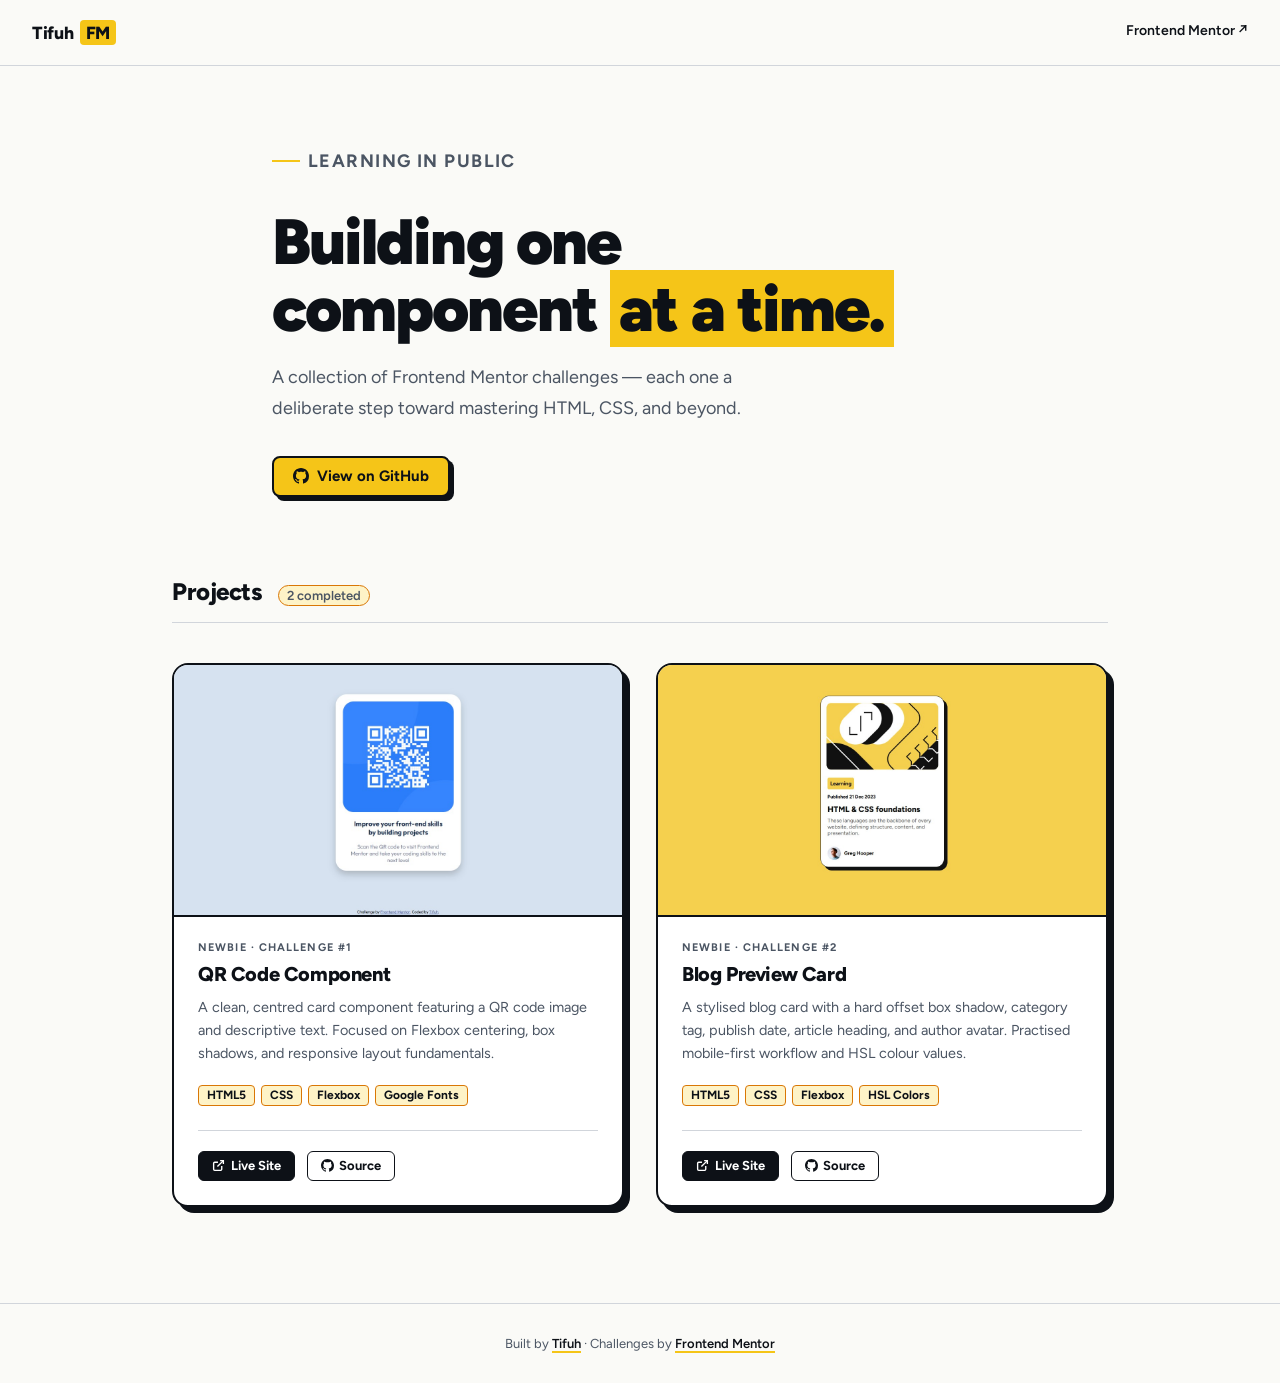
==== index.html @ 191f6d6c "renamed portfolio" ====
<!DOCTYPE html>
<html lang="en">
<head>
  <meta charset="UTF-8">
  <meta name="viewport" content="width=device-width, initial-scale=1.0">
  <title>Tifuh — Frontend Mentor Projects</title>
  <link rel="preconnect" href="https://fonts.googleapis.com">
  <link rel="preconnect" href="https://fonts.gstatic.com" crossorigin>
  <link href="https://fonts.googleapis.com/css2?family=Figtree:wght@400;500;600;700;800;900&display=swap" rel="stylesheet">
  <link rel="stylesheet" href="./portfolio-style.css">
</head>
<body>

<nav>
  <a class="nav-logo" href="#">Tifuh <span>FM</span></a>
  <a class="nav-link" href="https://www.frontendmentor.io/profile/Tifuh-n" target="_blank" rel="noopener">Frontend Mentor ↗</a>
</nav>

<section class="hero">
  <p class="hero-eyebrow">Learning in public</p>
  <h1>Building one<br>component <em>at a time.</em></h1>
  <p>A collection of Frontend Mentor challenges — each one a deliberate step toward mastering HTML, CSS, and beyond.</p>
  <a class="hero-cta" href="https://github.com/Tifuh-n/practice-makes-progress" target="_blank" rel="noopener">
    <svg width="16" height="16" viewBox="0 0 24 24" fill="currentColor"><path d="M12 0C5.37 0 0 5.37 0 12c0 5.31 3.435 9.795 8.205 11.385.6.105.825-.255.825-.57 0-.285-.015-1.23-.015-2.235-3.015.555-3.795-.735-4.035-1.41-.135-.345-.72-1.41-1.23-1.695-.42-.225-1.02-.78-.015-.795.945-.015 1.62.87 1.845 1.23 1.08 1.815 2.805 1.305 3.495.99.105-.78.42-1.305.765-1.605-2.67-.3-5.46-1.335-5.46-5.925 0-1.305.465-2.385 1.23-3.225-.12-.3-.54-1.53.12-3.18 0 0 1.005-.315 3.3 1.23.96-.27 1.98-.405 3-.405s2.04.135 3 .405c2.295-1.56 3.3-1.23 3.3-1.23.66 1.65.24 2.88.12 3.18.765.84 1.23 1.905 1.23 3.225 0 4.605-2.805 5.625-5.475 5.925.435.375.81 1.095.81 2.22 0 1.605-.015 2.895-.015 3.3 0 .315.225.69.825.57A12.02 12.02 0 0 0 24 12c0-6.63-5.37-12-12-12z"/></svg>
    View on GitHub
  </a>
</section>

<section class="projects-section">
  <div class="section-header">
    <h2>Projects</h2>
    <span class="project-count">2 completed</span>
  </div>

  <div class="projects-grid">

    <!-- QR Code Component -->
    <article class="card">
      <div class="card-thumbnail">
        <img src="./qr-component/solution.jpg"/>
      </div>
      <div class="card-body">
        <p class="card-level">Newbie · Challenge #1</p>
        <h2 class="card-title">QR Code Component</h2>
        <p class="card-desc">A clean, centred card component featuring a QR code image and descriptive text. Focused on Flexbox centering, box shadows, and responsive layout fundamentals.</p>
        <div class="tags">
          <span class="tag">HTML5</span>
          <span class="tag">CSS</span>
          <span class="tag">Flexbox</span>
          <span class="tag">Google Fonts</span>
        </div>
        <div class="card-links">
          <a class="btn btn-primary" href="./qr-component/index.html" target="_blank" rel="noopener">
            <svg width="13" height="13" viewBox="0 0 24 24" fill="none" stroke="currentColor" stroke-width="2.5"><path d="M18 13v6a2 2 0 0 1-2 2H5a2 2 0 0 1-2-2V8a2 2 0 0 1 2-2h6"/><polyline points="15 3 21 3 21 9"/><line x1="10" y1="14" x2="21" y2="3"/></svg>
            Live Site
          </a>
          <a class="btn btn-ghost" href="https://github.com/Tifuh-n/practice-makes-progress/tree/main/qr-component" target="_blank" rel="noopener">
            <svg width="13" height="13" viewBox="0 0 24 24" fill="currentColor"><path d="M12 0C5.37 0 0 5.37 0 12c0 5.31 3.435 9.795 8.205 11.385.6.105.825-.255.825-.57 0-.285-.015-1.23-.015-2.235-3.015.555-3.795-.735-4.035-1.41-.135-.345-.72-1.41-1.23-1.695-.42-.225-1.02-.78-.015-.795.945-.015 1.62.87 1.845 1.23 1.08 1.815 2.805 1.305 3.495.99.105-.78.42-1.305.765-1.605-2.67-.3-5.46-1.335-5.46-5.925 0-1.305.465-2.385 1.23-3.225-.12-.3-.54-1.53.12-3.18 0 0 1.005-.315 3.3 1.23.96-.27 1.98-.405 3-.405s2.04.135 3 .405c2.295-1.56 3.3-1.23 3.3-1.23.66 1.65.24 2.88.12 3.18.765.84 1.23 1.905 1.23 3.225 0 4.605-2.805 5.625-5.475 5.925.435.375.81 1.095.81 2.22 0 1.605-.015 2.895-.015 3.3 0 .315.225.69.825.57A12.02 12.02 0 0 0 24 12c0-6.63-5.37-12-12-12z"/></svg>
            Source
          </a>
        </div>
      </div>
    </article>

    <!-- Blog Preview Card -->
    <article class="card">
      <div class="card-thumbnail">
        <img src="./blog-card/blog-screenshot.jpg"/>
      </div>
      <div class="card-body">
        <p class="card-level">Newbie · Challenge #2</p>
        <h2 class="card-title">Blog Preview Card</h2>
        <p class="card-desc">A stylised blog card with a hard offset box shadow, category tag, publish date, article heading, and author avatar. Practised mobile-first workflow and HSL colour values.</p>
        <div class="tags">
          <span class="tag">HTML5</span>
          <span class="tag">CSS</span>
          <span class="tag">Flexbox</span>
          <span class="tag">HSL Colors</span>
        </div>
        <div class="card-links">
          <a class="btn btn-primary" href="./blog-card/index.html" target="_blank" rel="noopener">
            <svg width="13" height="13" viewBox="0 0 24 24" fill="none" stroke="currentColor" stroke-width="2.5"><path d="M18 13v6a2 2 0 0 1-2 2H5a2 2 0 0 1-2-2V8a2 2 0 0 1 2-2h6"/><polyline points="15 3 21 3 21 9"/><line x1="10" y1="14" x2="21" y2="3"/></svg>
            Live Site
          </a>
          <a class="btn btn-ghost" href="https://github.com/Tifuh-n/practice-makes-progress" target="_blank" rel="noopener">
            <svg width="13" height="13" viewBox="0 0 24 24" fill="currentColor"><path d="M12 0C5.37 0 0 5.37 0 12c0 5.31 3.435 9.795 8.205 11.385.6.105.825-.255.825-.57 0-.285-.015-1.23-.015-2.235-3.015.555-3.795-.735-4.035-1.41-.135-.345-.72-1.41-1.23-1.695-.42-.225-1.02-.78-.015-.795.945-.015 1.62.87 1.845 1.23 1.08 1.815 2.805 1.305 3.495.99.105-.78.42-1.305.765-1.605-2.67-.3-5.46-1.335-5.46-5.925 0-1.305.465-2.385 1.23-3.225-.12-.3-.54-1.53.12-3.18 0 0 1.005-.315 3.3 1.23.96-.27 1.98-.405 3-.405s2.04.135 3 .405c2.295-1.56 3.3-1.23 3.3-1.23.66 1.65.24 2.88.12 3.18.765.84 1.23 1.905 1.23 3.225 0 4.605-2.805 5.625-5.475 5.925.435.375.81 1.095.81 2.22 0 1.605-.015 2.895-.015 3.3 0 .315.225.69.825.57A12.02 12.02 0 0 0 24 12c0-6.63-5.37-12-12-12z"/></svg>
            Source
          </a>
        </div>
      </div>
    </article>

  </div>
</section>

<footer>
  Built by <a href="https://www.frontendmentor.io/profile/Tifuh-n" target="_blank" rel="noopener">Tifuh</a> · Challenges by <a href="https://www.frontendmentor.io" target="_blank" rel="noopener">Frontend Mentor</a>
</footer>

</body>
</html>
---- portfolio-style.css ----
*, *::before, *::after { box-sizing: border-box; margin: 0; padding: 0; }

    :root {
    --bg: #FAFAF7;
    --ink: #0D1117;
    --ink-soft: #4B5563;
    --yellow: #F5C518;
    --yellow-pale: #FEF3C7;
    --white: #FFFFFF;
    --border: #D1D5DB;
    --shadow-color: #0D1117;
    }

    body {
    font-family: 'Figtree', sans-serif;
    background-color: var(--bg);
    color: var(--ink);
    min-height: 100vh;
    }

    /* ── NAV ── */
    nav {
    display: flex;
    align-items: center;
    justify-content: space-between;
    padding: 1.25rem 2rem;
    border-bottom: 1.5px solid var(--border);
    background: var(--bg);
    position: sticky;
    top: 0;
    z-index: 10;
    }

    .nav-logo {
    font-size: 1.1rem;
    font-weight: 800;
    letter-spacing: -0.02em;
    color: var(--ink);
    text-decoration: none;
    }

    .nav-logo span {
    display: inline-block;
    background: var(--yellow);
    color: var(--ink);
    padding: 0.1em 0.35em;
    border-radius: 4px;
    margin-left: 0.15em;
    }

    .nav-link {
    font-size: 0.875rem;
    font-weight: 600;
    color: var(--ink);
    text-decoration: none;
    border-bottom: 2px solid transparent;
    padding-bottom: 2px;
    transition: border-color 0.15s;
    }
    .nav-link:hover { border-color: var(--yellow); }

    /* ── HERO ── */
    .hero {
    padding: 5rem 2rem 4rem;
    max-width: 800px;
    margin: 0 auto;
    }

    .hero-eyebrow {
    display: inline-flex;
    align-items: center;
    gap: 0.5rem;
    font-size: 0.8125rem;
    font-weight: 700;
    letter-spacing: 0.08em;
    text-transform: uppercase;
    color: var(--ink-soft);
    margin-bottom: 1.5rem;
    }

    .hero-eyebrow::before {
    content: '';
    display: block;
    width: 28px;
    height: 2px;
    background: var(--yellow);
    }

    .hero h1 {
    font-size: clamp(2.5rem, 6vw, 4rem);
    font-weight: 900;
    line-height: 1.05;
    letter-spacing: -0.03em;
    color: var(--ink);
    margin-bottom: 1.25rem;
    }

    .hero h1 em {
    font-style: normal;
    background: var(--yellow);
    padding: 0 0.15em;
    }

    .hero p {
    font-size: 1.125rem;
    line-height: 1.7;
    color: var(--ink-soft);
    max-width: 520px;
    margin-bottom: 2rem;
    }

    .hero-cta {
    display: inline-flex;
    align-items: center;
    gap: 0.5rem;
    font-size: 0.9375rem;
    font-weight: 700;
    color: var(--ink);
    text-decoration: none;
    background: var(--yellow);
    border: 2px solid var(--ink);
    padding: 0.65em 1.25em;
    border-radius: 8px;
    box-shadow: 4px 4px 0 var(--ink);
    transition: transform 0.1s, box-shadow 0.1s;
    }

    .hero-cta:hover {
    transform: translate(-2px, -2px);
    box-shadow: 6px 6px 0 var(--ink);
    }

    .hero-cta:active {
    transform: translate(2px, 2px);
    box-shadow: 2px 2px 0 var(--ink);
    }

    /* ── PROJECTS ── */
    .projects-section {
    padding: 1rem 2rem 6rem;
    max-width: 1000px;
    margin: 0 auto;
    }

    .section-header {
    display: flex;
    align-items: baseline;
    gap: 1rem;
    margin-bottom: 2.5rem;
    padding-bottom: 1rem;
    border-bottom: 1.5px solid var(--border);
    }

    .section-header h2 {
    font-size: 1.5rem;
    font-weight: 800;
    letter-spacing: -0.02em;
    }

    .project-count {
    font-size: 0.8125rem;
    font-weight: 600;
    color: var(--ink-soft);
    background: var(--yellow-pale);
    border: 1.5px solid #D97706;
    padding: 0.15em 0.6em;
    border-radius: 20px;
    }

    .projects-grid {
    display: grid;
    grid-template-columns: repeat(auto-fill, minmax(min(100%, 420px), 1fr));
    gap: 2rem;
    }

    /* ── CARD ── */
    .card {
    background: var(--white);
    border: 2px solid var(--ink);
    border-radius: 16px;
    overflow: hidden;
    box-shadow: 6px 6px 0 var(--ink);
    transition: transform 0.15s, box-shadow 0.15s;
    display: flex;
    flex-direction: column;
    }

    .card:hover {
    transform: translate(-3px, -3px);
    box-shadow: 9px 9px 0 var(--ink);
    }

    .card-thumbnail {
    width: 100%;
    aspect-ratio: 16 / 9;
    overflow: hidden;
    background: #E5E7EB;
    border-bottom: 2px solid var(--ink);
    }

    .card-thumbnail img {
    width: 100%;
    height: 100%;
    object-fit: cover;
    object-position: center;
    display: block;
    }

    .card-body {
    padding: 1.5rem;
    display: flex;
    flex-direction: column;
    flex: 1;
    }

    .card-level {
    font-size: 0.6875rem;
    font-weight: 700;
    letter-spacing: 0.1em;
    text-transform: uppercase;
    color: var(--ink-soft);
    margin-bottom: 0.5rem;
    }

    .card-title {
    font-size: 1.25rem;
    font-weight: 800;
    letter-spacing: -0.02em;
    color: var(--ink);
    margin-bottom: 0.6rem;
    line-height: 1.2;
    }

    .card-desc {
    font-size: 0.9rem;
    line-height: 1.6;
    color: var(--ink-soft);
    margin-bottom: 1.25rem;
    flex: 1;
    }

    .tags {
    display: flex;
    flex-wrap: wrap;
    gap: 0.4rem;
    margin-bottom: 1.5rem;
    }

    .tag {
    font-size: 0.75rem;
    font-weight: 700;
    color: var(--ink);
    background: var(--yellow-pale);
    border: 1.5px solid #D97706;
    padding: 0.2em 0.65em;
    border-radius: 4px;
    }

    .card-links {
    display: flex;
    gap: 0.75rem;
    border-top: 1.5px solid var(--border);
    padding-top: 1.25rem;
    }

    .btn {
    display: inline-flex;
    align-items: center;
    gap: 0.35rem;
    font-size: 0.8125rem;
    font-weight: 700;
    text-decoration: none;
    padding: 0.5em 1em;
    border-radius: 6px;
    border: 1.5px solid var(--ink);
    transition: background 0.1s, color 0.1s;
    }

    .btn-primary {
    background: var(--ink);
    color: var(--white);
    }
    .btn-primary:hover { background: #1e293b; }

    .btn-ghost {
    background: transparent;
    color: var(--ink);
    }
    .btn-ghost:hover { background: var(--yellow-pale); }

    .btn svg { flex-shrink: 0; }

    /* ── FOOTER ── */
    footer {
    border-top: 1.5px solid var(--border);
    padding: 2rem;
    text-align: center;
    font-size: 0.8125rem;
    color: var(--ink-soft);
    }

    footer a {
    color: var(--ink);
    font-weight: 600;
    text-decoration: none;
    border-bottom: 2px solid var(--yellow);
    }

    @media (max-width: 600px) {
    nav { padding: 1rem 1.25rem; }
    .hero { padding: 3rem 1.25rem 2.5rem; }
    .projects-section { padding: 0.5rem 1.25rem 4rem; }
    }
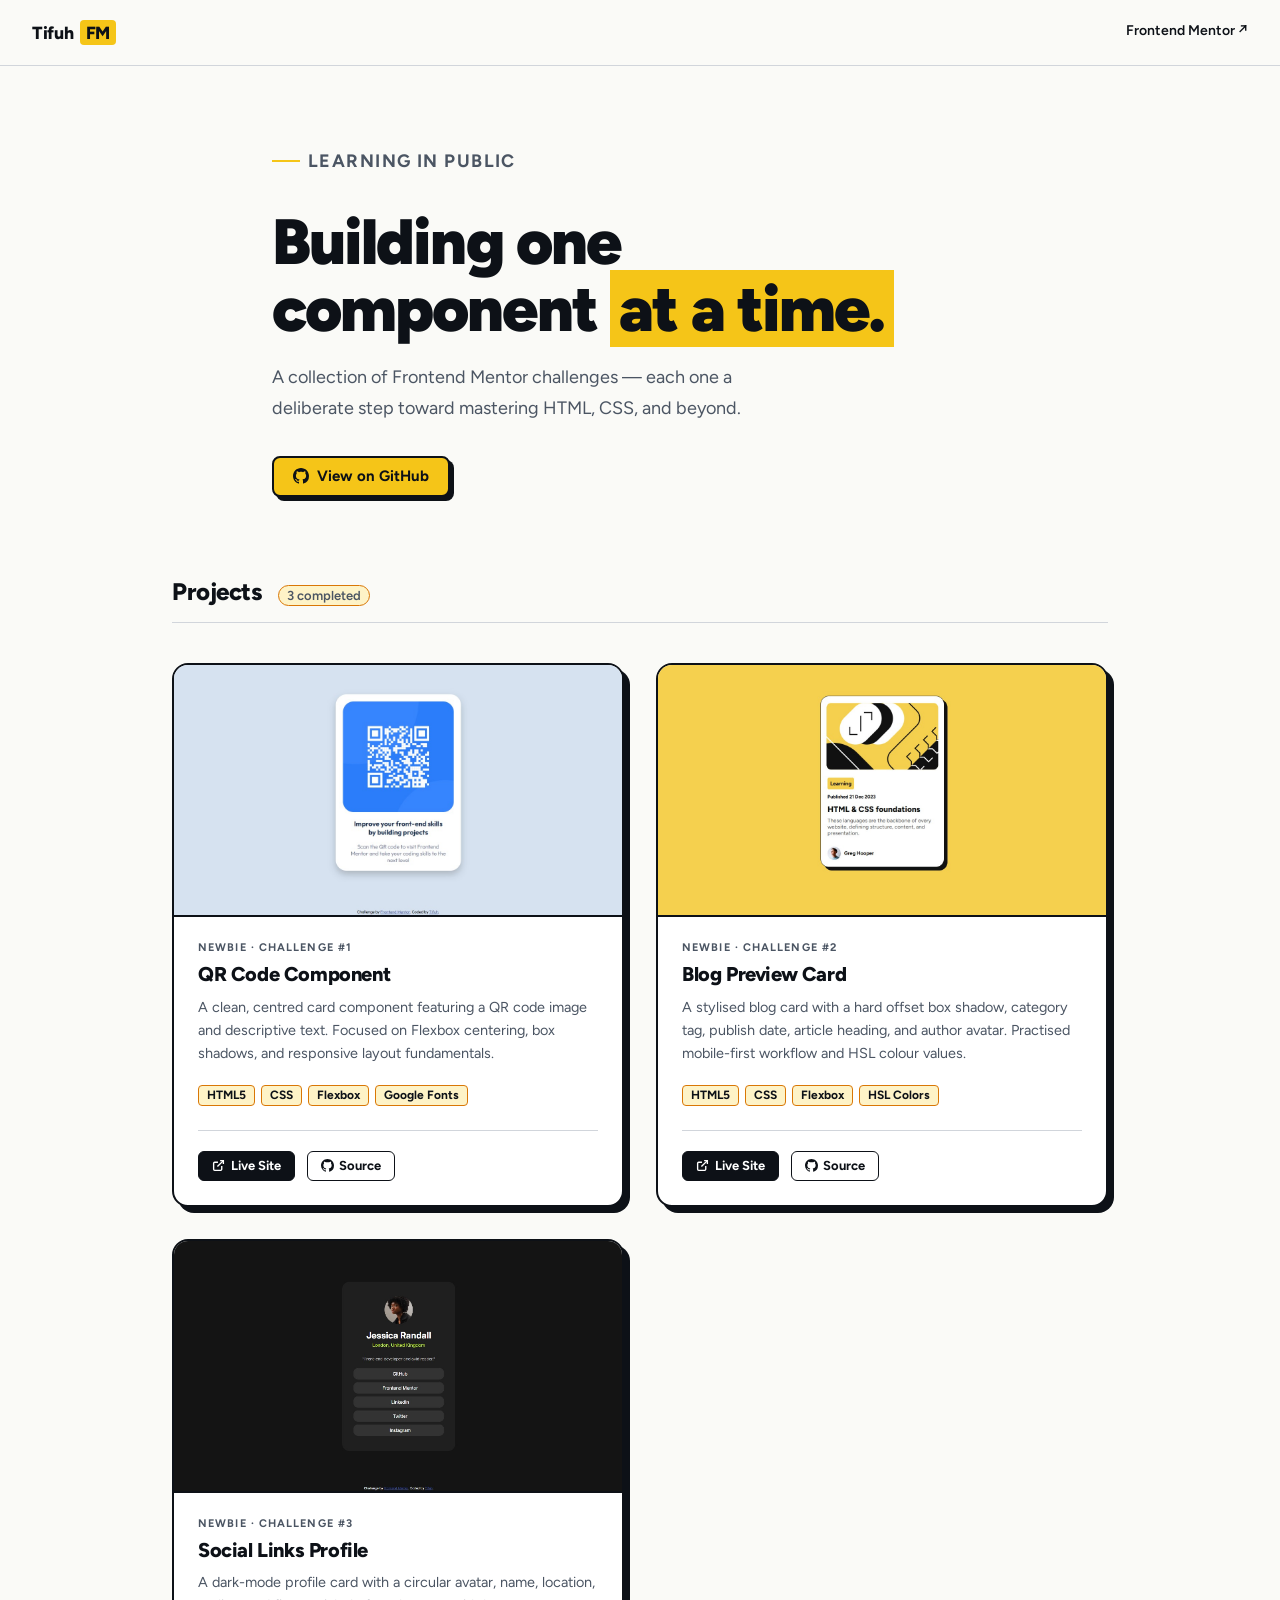
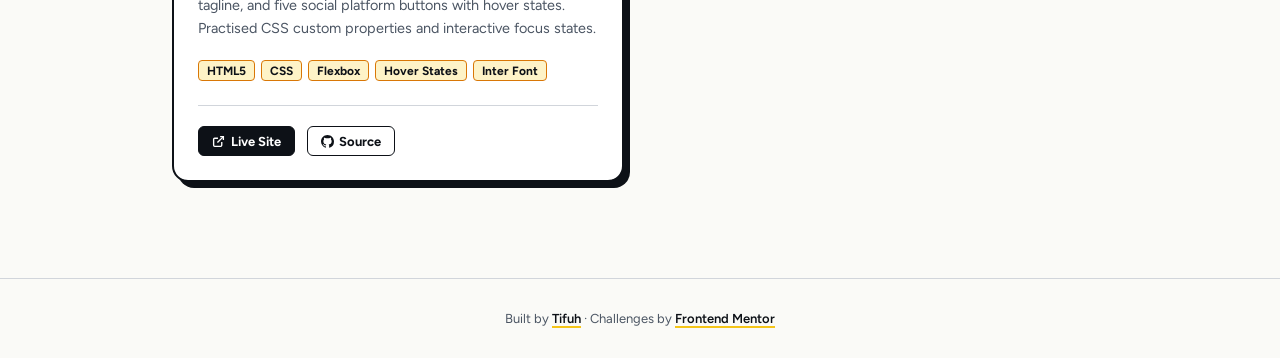
==== commit e32f4a3b: "added social links project" ====
--- a/index.html
+++ b/index.html
@@ -29,7 +29,7 @@
 <section class="projects-section">
   <div class="section-header">
     <h2>Projects</h2>
-    <span class="project-count">2 completed</span>
+    <span class="project-count">3 completed</span>
   </div>
 
   <div class="projects-grid">
@@ -90,6 +90,35 @@
       </div>
     </article>
 
+    <!-- Social Links Profile -->
+    <article class="card">
+      <div class="card-thumbnail">
+        <img src="[data-uri]" alt="Screenshot of the Social Links Profile — a dark card centred on a black background featuring a circular avatar, name, location, bio, and five dark social link buttons">
+      </div>
+      <div class="card-body">
+        <p class="card-level">Newbie · Challenge #3</p>
+        <h2 class="card-title">Social Links Profile</h2>
+        <p class="card-desc">A dark-mode profile card with a circular avatar, name, location, tagline, and five social platform buttons with hover states. Practised CSS custom properties and interactive focus states.</p>
+        <div class="tags">
+          <span class="tag">HTML5</span>
+          <span class="tag">CSS</span>
+          <span class="tag">Flexbox</span>
+          <span class="tag">Hover States</span>
+          <span class="tag">Inter Font</span>
+        </div>
+        <div class="card-links">
+          <a class="btn btn-primary" href="https://practice-makes-progress-l2ieba2lc-tifuh.vercel.app" target="_blank" rel="noopener">
+            <svg width="13" height="13" viewBox="0 0 24 24" fill="none" stroke="currentColor" stroke-width="2.5"><path d="M18 13v6a2 2 0 0 1-2 2H5a2 2 0 0 1-2-2V8a2 2 0 0 1 2-2h6"/><polyline points="15 3 21 3 21 9"/><line x1="10" y1="14" x2="21" y2="3"/></svg>
+            Live Site
+          </a>
+          <a class="btn btn-ghost" href="https://github.com/Tifuh-n/practice-makes-progress" target="_blank" rel="noopener">
+            <svg width="13" height="13" viewBox="0 0 24 24" fill="currentColor"><path d="M12 0C5.37 0 0 5.37 0 12c0 5.31 3.435 9.795 8.205 11.385.6.105.825-.255.825-.57 0-.285-.015-1.23-.015-2.235-3.015.555-3.795-.735-4.035-1.41-.135-.345-.72-1.41-1.23-1.695-.42-.225-1.02-.78-.015-.795.945-.015 1.62.87 1.845 1.23 1.08 1.815 2.805 1.305 3.495.99.105-.78.42-1.305.765-1.605-2.67-.3-5.46-1.335-5.46-5.925 0-1.305.465-2.385 1.23-3.225-.12-.3-.54-1.53.12-3.18 0 0 1.005-.315 3.3 1.23.96-.27 1.98-.405 3-.405s2.04.135 3 .405c2.295-1.56 3.3-1.23 3.3-1.23.66 1.65.24 2.88.12 3.18.765.84 1.23 1.905 1.23 3.225 0 4.605-2.805 5.625-5.475 5.925.435.375.81 1.095.81 2.22 0 1.605-.015 2.895-.015 3.3 0 .315.225.69.825.57A12.02 12.02 0 0 0 24 12c0-6.63-5.37-12-12-12z"/></svg>
+            Source
+          </a>
+        </div>
+      </div>
+    </article>
+
   </div>
 </section>
 
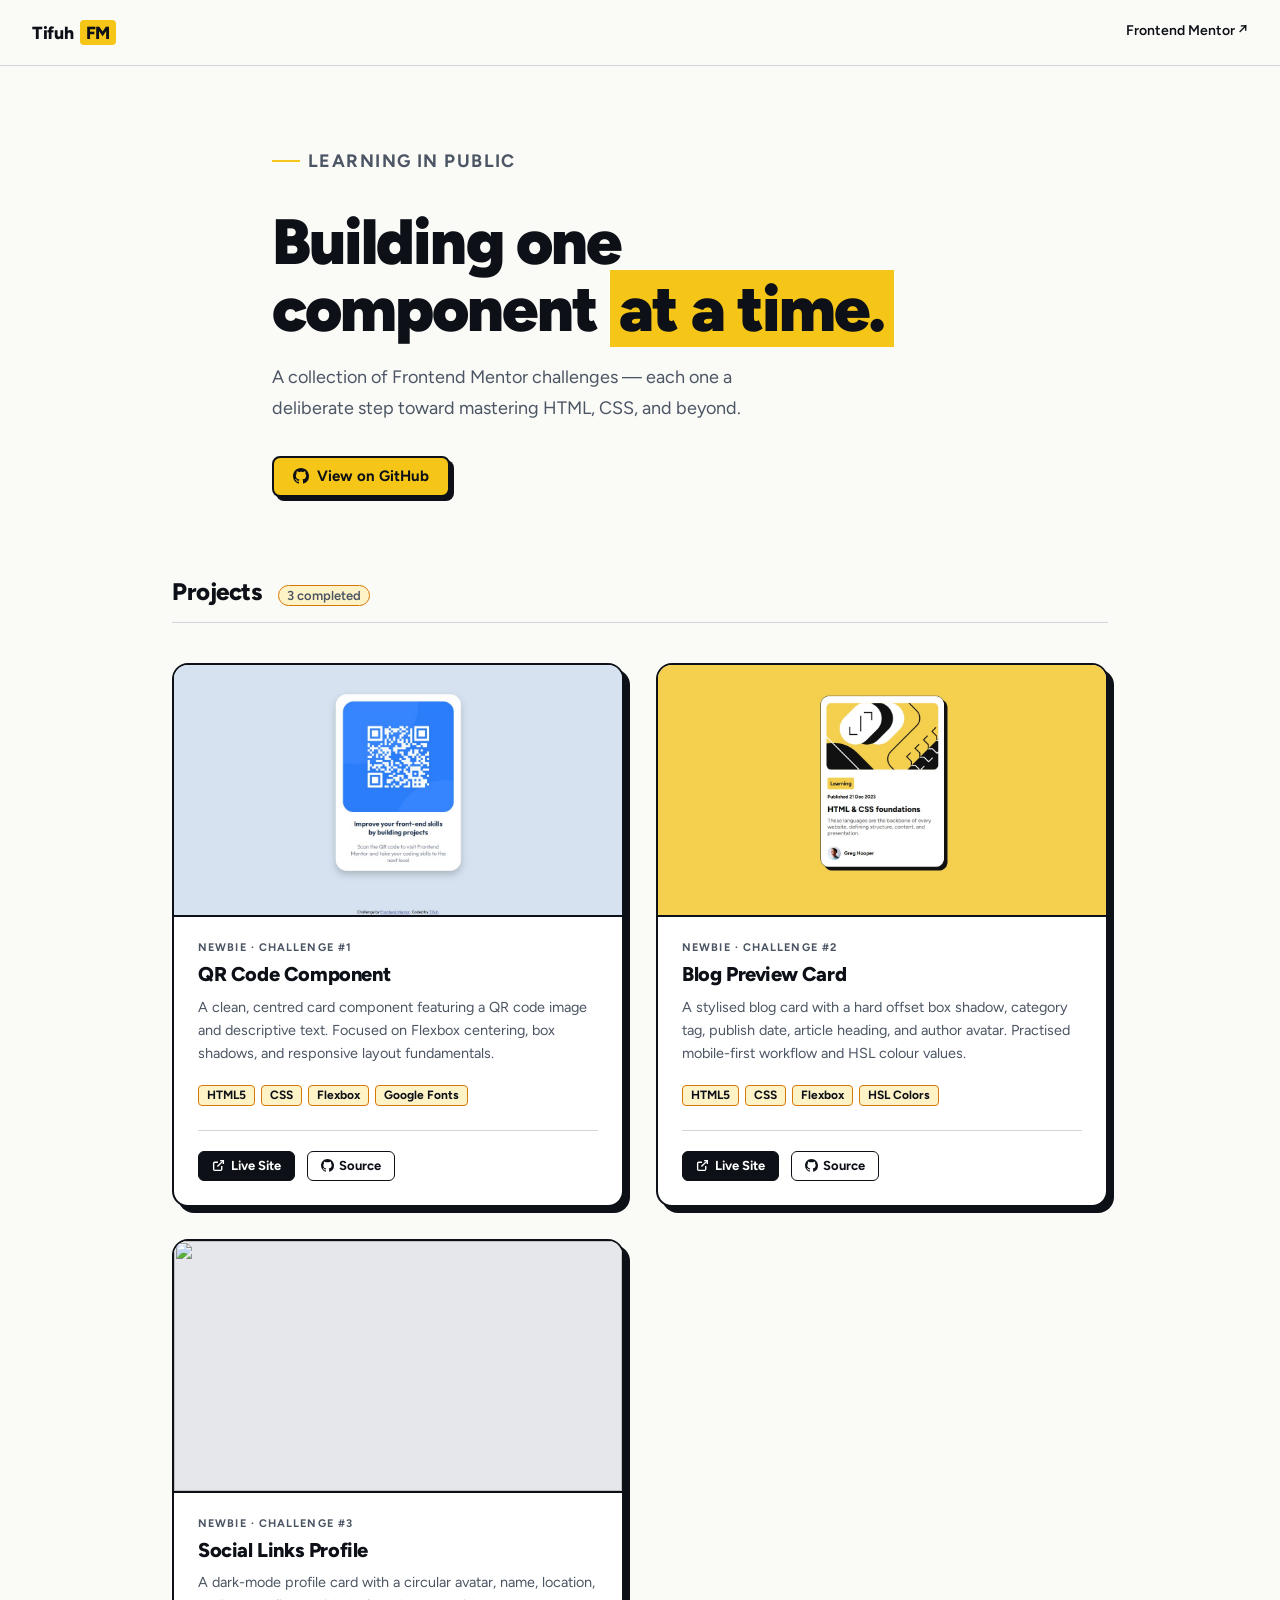
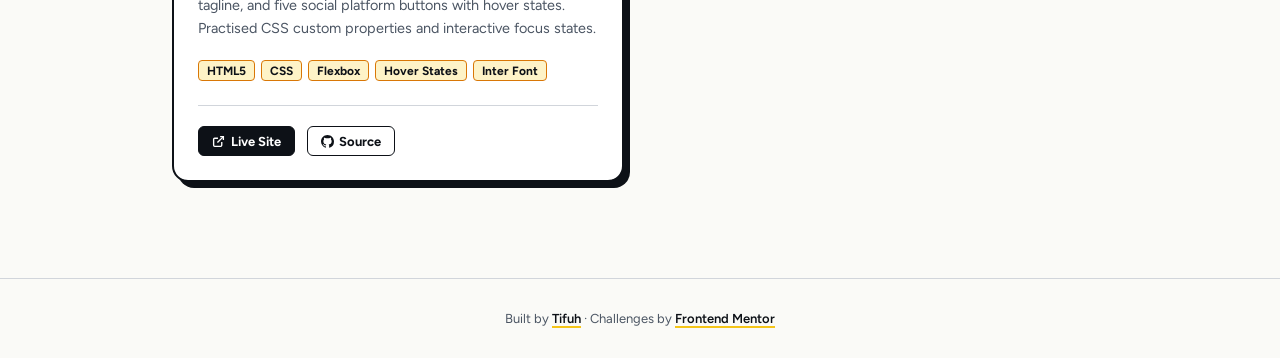
==== commit 921b2885: "updated social links" ====
--- a/index.html
+++ b/index.html
@@ -82,7 +82,7 @@
             <svg width="13" height="13" viewBox="0 0 24 24" fill="none" stroke="currentColor" stroke-width="2.5"><path d="M18 13v6a2 2 0 0 1-2 2H5a2 2 0 0 1-2-2V8a2 2 0 0 1 2-2h6"/><polyline points="15 3 21 3 21 9"/><line x1="10" y1="14" x2="21" y2="3"/></svg>
             Live Site
           </a>
-          <a class="btn btn-ghost" href="https://github.com/Tifuh-n/practice-makes-progress" target="_blank" rel="noopener">
+          <a class="btn btn-ghost" href="https://github.com/Tifuh-n/practice-makes-progress/tree/main/blog-card" target="_blank" rel="noopener">
             <svg width="13" height="13" viewBox="0 0 24 24" fill="currentColor"><path d="M12 0C5.37 0 0 5.37 0 12c0 5.31 3.435 9.795 8.205 11.385.6.105.825-.255.825-.57 0-.285-.015-1.23-.015-2.235-3.015.555-3.795-.735-4.035-1.41-.135-.345-.72-1.41-1.23-1.695-.42-.225-1.02-.78-.015-.795.945-.015 1.62.87 1.845 1.23 1.08 1.815 2.805 1.305 3.495.99.105-.78.42-1.305.765-1.605-2.67-.3-5.46-1.335-5.46-5.925 0-1.305.465-2.385 1.23-3.225-.12-.3-.54-1.53.12-3.18 0 0 1.005-.315 3.3 1.23.96-.27 1.98-.405 3-.405s2.04.135 3 .405c2.295-1.56 3.3-1.23 3.3-1.23.66 1.65.24 2.88.12 3.18.765.84 1.23 1.905 1.23 3.225 0 4.605-2.805 5.625-5.475 5.925.435.375.81 1.095.81 2.22 0 1.605-.015 2.895-.015 3.3 0 .315.225.69.825.57A12.02 12.02 0 0 0 24 12c0-6.63-5.37-12-12-12z"/></svg>
             Source
           </a>
@@ -93,7 +93,7 @@
     <!-- Social Links Profile -->
     <article class="card">
       <div class="card-thumbnail">
-        <img src="[data-uri]" alt="Screenshot of the Social Links Profile — a dark card centred on a black background featuring a circular avatar, name, location, bio, and five dark social link buttons">
+        <img src="./social-links/solution.jpg"/>
       </div>
       <div class="card-body">
         <p class="card-level">Newbie · Challenge #3</p>
@@ -107,11 +107,11 @@
           <span class="tag">Inter Font</span>
         </div>
         <div class="card-links">
-          <a class="btn btn-primary" href="https://practice-makes-progress-l2ieba2lc-tifuh.vercel.app" target="_blank" rel="noopener">
+          <a class="btn btn-primary" href="./social-links/index.html" target="_blank" rel="noopener">
             <svg width="13" height="13" viewBox="0 0 24 24" fill="none" stroke="currentColor" stroke-width="2.5"><path d="M18 13v6a2 2 0 0 1-2 2H5a2 2 0 0 1-2-2V8a2 2 0 0 1 2-2h6"/><polyline points="15 3 21 3 21 9"/><line x1="10" y1="14" x2="21" y2="3"/></svg>
             Live Site
           </a>
-          <a class="btn btn-ghost" href="https://github.com/Tifuh-n/practice-makes-progress" target="_blank" rel="noopener">
+          <a class="btn btn-ghost" href="https://github.com/Tifuh-n/practice-makes-progress/tree/main/social-links" target="_blank" rel="noopener">
             <svg width="13" height="13" viewBox="0 0 24 24" fill="currentColor"><path d="M12 0C5.37 0 0 5.37 0 12c0 5.31 3.435 9.795 8.205 11.385.6.105.825-.255.825-.57 0-.285-.015-1.23-.015-2.235-3.015.555-3.795-.735-4.035-1.41-.135-.345-.72-1.41-1.23-1.695-.42-.225-1.02-.78-.015-.795.945-.015 1.62.87 1.845 1.23 1.08 1.815 2.805 1.305 3.495.99.105-.78.42-1.305.765-1.605-2.67-.3-5.46-1.335-5.46-5.925 0-1.305.465-2.385 1.23-3.225-.12-.3-.54-1.53.12-3.18 0 0 1.005-.315 3.3 1.23.96-.27 1.98-.405 3-.405s2.04.135 3 .405c2.295-1.56 3.3-1.23 3.3-1.23.66 1.65.24 2.88.12 3.18.765.84 1.23 1.905 1.23 3.225 0 4.605-2.805 5.625-5.475 5.925.435.375.81 1.095.81 2.22 0 1.605-.015 2.895-.015 3.3 0 .315.225.69.825.57A12.02 12.02 0 0 0 24 12c0-6.63-5.37-12-12-12z"/></svg>
             Source
           </a>
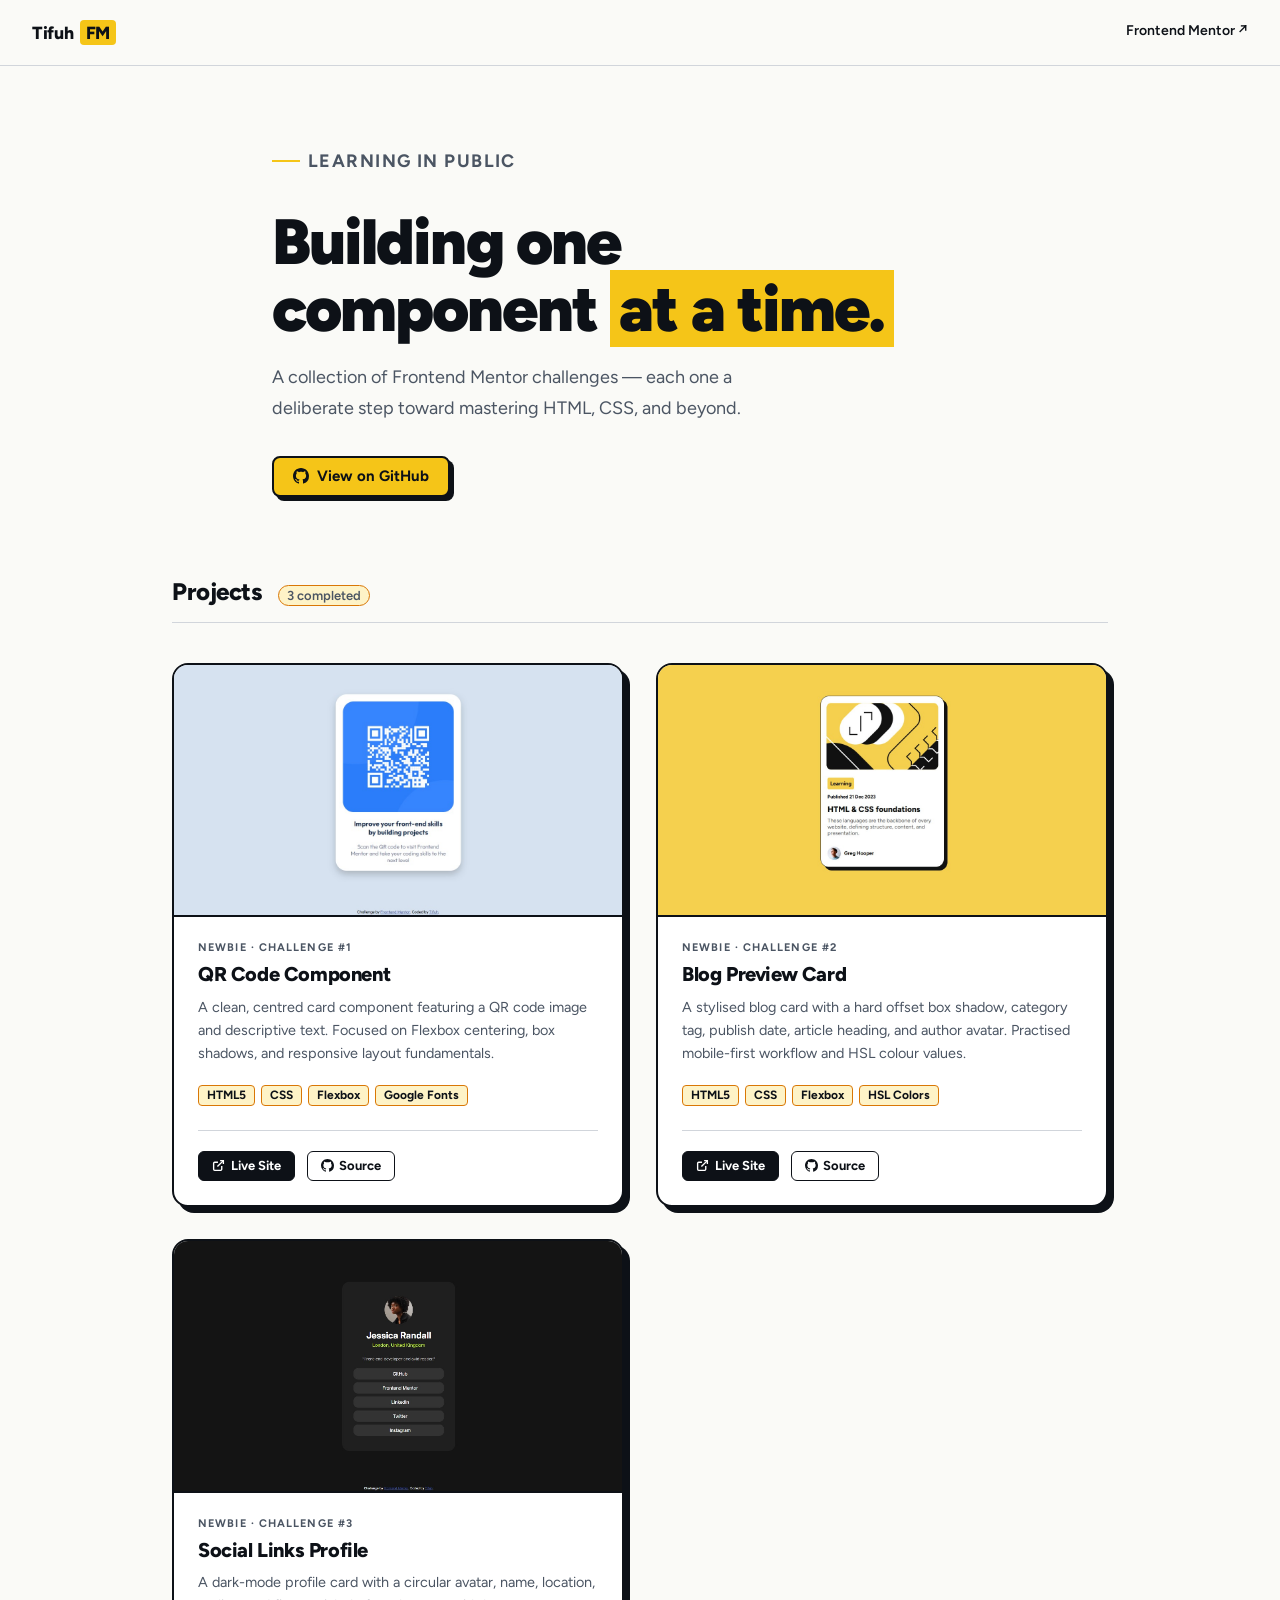
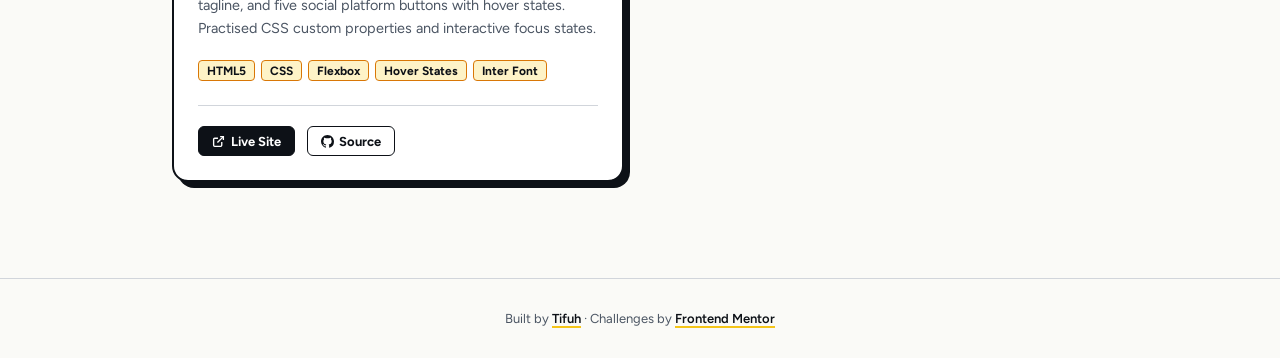
==== commit e91b118b: "fixed social links image" ====
--- a/index.html
+++ b/index.html
@@ -93,7 +93,7 @@
     <!-- Social Links Profile -->
     <article class="card">
       <div class="card-thumbnail">
-        <img src="./social-links/solution.jpg"/>
+        <img src="./social-links/screenshot.jpg"/>
       </div>
       <div class="card-body">
         <p class="card-level">Newbie · Challenge #3</p>
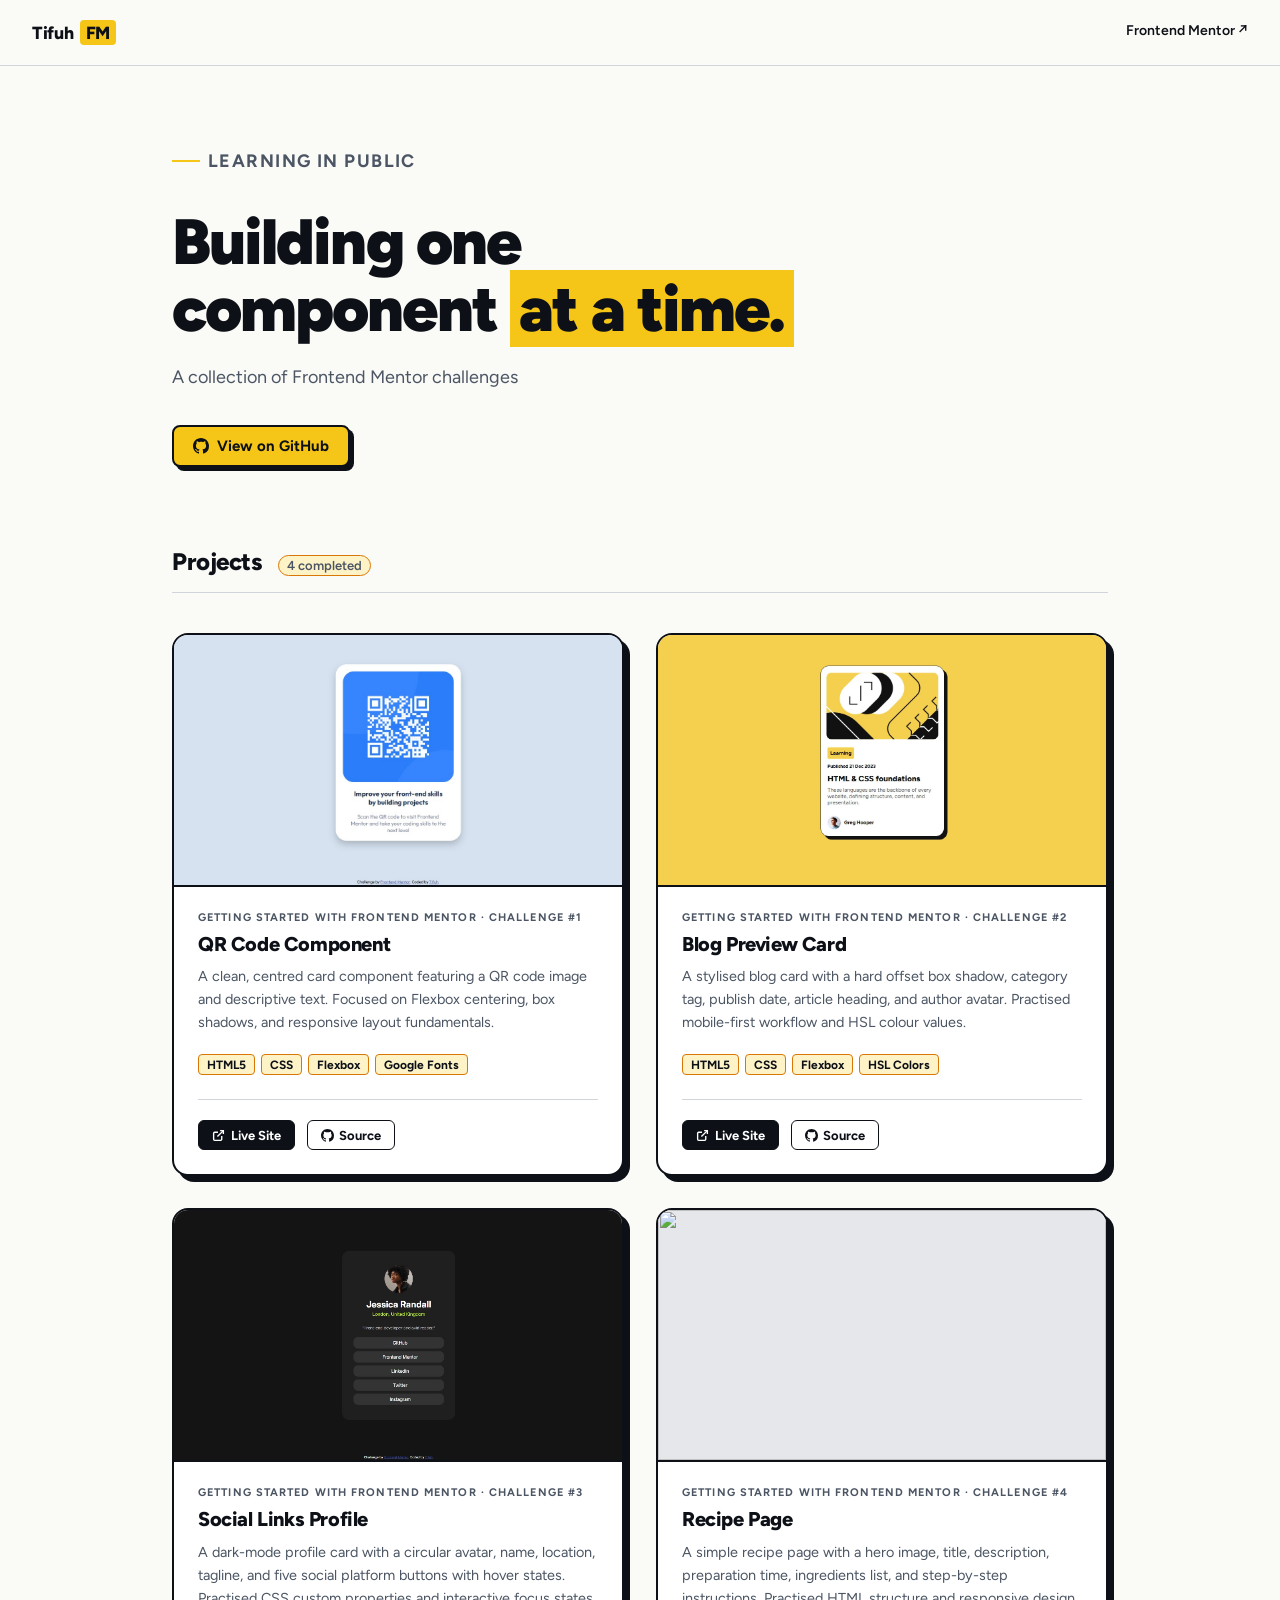
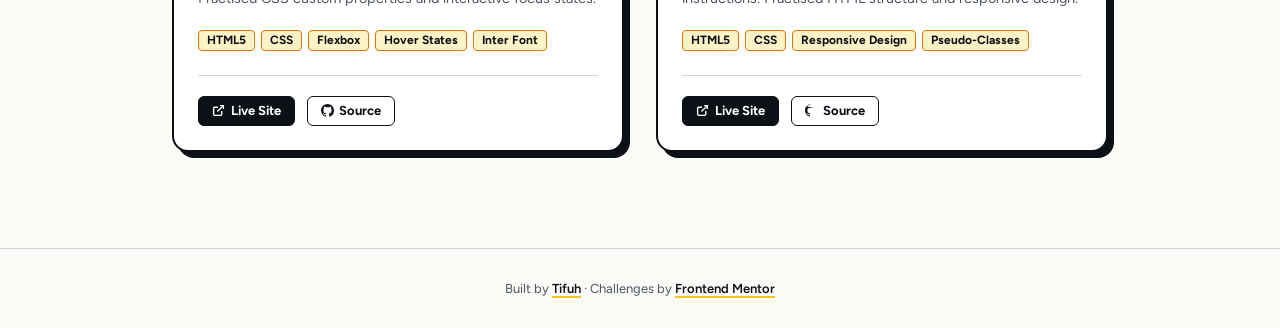
==== commit 8fb6e595: "updated portfolio links" ====
--- a/index.html
+++ b/index.html
@@ -19,7 +19,7 @@
 <section class="hero">
   <p class="hero-eyebrow">Learning in public</p>
   <h1>Building one<br>component <em>at a time.</em></h1>
-  <p>A collection of Frontend Mentor challenges — each one a deliberate step toward mastering HTML, CSS, and beyond.</p>
+  <p>A collection of Frontend Mentor challenges</p>
   <a class="hero-cta" href="https://github.com/Tifuh-n/practice-makes-progress" target="_blank" rel="noopener">
     <svg width="16" height="16" viewBox="0 0 24 24" fill="currentColor"><path d="M12 0C5.37 0 0 5.37 0 12c0 5.31 3.435 9.795 8.205 11.385.6.105.825-.255.825-.57 0-.285-.015-1.23-.015-2.235-3.015.555-3.795-.735-4.035-1.41-.135-.345-.72-1.41-1.23-1.695-.42-.225-1.02-.78-.015-.795.945-.015 1.62.87 1.845 1.23 1.08 1.815 2.805 1.305 3.495.99.105-.78.42-1.305.765-1.605-2.67-.3-5.46-1.335-5.46-5.925 0-1.305.465-2.385 1.23-3.225-.12-.3-.54-1.53.12-3.18 0 0 1.005-.315 3.3 1.23.96-.27 1.98-.405 3-.405s2.04.135 3 .405c2.295-1.56 3.3-1.23 3.3-1.23.66 1.65.24 2.88.12 3.18.765.84 1.23 1.905 1.23 3.225 0 4.605-2.805 5.625-5.475 5.925.435.375.81 1.095.81 2.22 0 1.605-.015 2.895-.015 3.3 0 .315.225.69.825.57A12.02 12.02 0 0 0 24 12c0-6.63-5.37-12-12-12z"/></svg>
     View on GitHub
@@ -29,7 +29,7 @@
 <section class="projects-section">
   <div class="section-header">
     <h2>Projects</h2>
-    <span class="project-count">3 completed</span>
+    <span class="project-count">4 completed</span>
   </div>
 
   <div class="projects-grid">
@@ -40,7 +40,7 @@
         <img src="./qr-component/solution.jpg"/>
       </div>
       <div class="card-body">
-        <p class="card-level">Newbie · Challenge #1</p>
+        <p class="card-level">Getting Started with Frontend Mentor · Challenge #1</p>
         <h2 class="card-title">QR Code Component</h2>
         <p class="card-desc">A clean, centred card component featuring a QR code image and descriptive text. Focused on Flexbox centering, box shadows, and responsive layout fundamentals.</p>
         <div class="tags">
@@ -68,7 +68,7 @@
         <img src="./blog-card/blog-screenshot.jpg"/>
       </div>
       <div class="card-body">
-        <p class="card-level">Newbie · Challenge #2</p>
+        <p class="card-level">Getting Started with Frontend Mentor · Challenge #2</p>
         <h2 class="card-title">Blog Preview Card</h2>
         <p class="card-desc">A stylised blog card with a hard offset box shadow, category tag, publish date, article heading, and author avatar. Practised mobile-first workflow and HSL colour values.</p>
         <div class="tags">
@@ -96,7 +96,7 @@
         <img src="./social-links/screenshot.jpg"/>
       </div>
       <div class="card-body">
-        <p class="card-level">Newbie · Challenge #3</p>
+        <p class="card-level">Getting Started with Frontend Mentor · Challenge #3</p>
         <h2 class="card-title">Social Links Profile</h2>
         <p class="card-desc">A dark-mode profile card with a circular avatar, name, location, tagline, and five social platform buttons with hover states. Practised CSS custom properties and interactive focus states.</p>
         <div class="tags">
@@ -119,8 +119,39 @@
       </div>
     </article>
 
+    <!-- Recipe Page -->
+    <article class="card">
+      <div class="card-thumbnail">
+        <img src="./recipe-page/solution.jpg"/>
+      </div>
+      <div class="card-body">
+        <p class="card-level">Getting Started with Frontend Mentor · Challenge #4</p>
+        <h2 class="card-title">Recipe Page</h2>
+        <p class="card-desc">A simple recipe page with a hero image, title, description, preparation time, ingredients list, and step-by-step instructions. Practised HTML structure and responsive design.</p>
+        <div class="tags">
+          <span class="tag">HTML5</span>
+          <span class="tag">CSS</span>
+          <span class="tag">Responsive Design</span>
+          <span class="tag">Pseudo-Classes</span>
+        </div>
+        <div class="card-links">
+          <a class="btn btn-primary" href="./recipe-page/index.html" target="_blank" rel="noopener">
+            <svg width="13" height="13" viewBox="0 0 24 24" fill="none" stroke="currentColor" stroke-width="2.5"><path d="M18 13v6a2 2 0 0 1-2 2H5a2 2 0 0 1-2-2V8a2 2 0 0 1 2-2h6"/><polyline points="15 3 21 3 21 9"/><line x1="10" y1="14" x2="21" y2="3"/></svg>
+            Live Site
+          </a>
+          <a class="btn btn-ghost" href="https://github.com/Tifuh-n/practice-makes-progress/tree/main/recipe-page" target="_blank" rel="noopener">
+            <svg width="13" height="13" viewBox="0 0 24 24" fill="currentColor"><path d="M12 0C5.37 0 0 5.37 0 12c0 5.31 3.435 9.795 8.205 11.385.6.105.825-.255.825-.57 0-.285-.015-1.23-.015-2.235-3.015.555-3.795-.735-4.035-1.41-.135-.345-.72-1.41-1.23-1.695-.42-.225-1.02-.78-.015-.795.945-.015 1.62.87 1.845 1.23 1.08 1.815 2.805 1.305 3.495.99.105-.78.42-1.305.765-1.605-2.67-.3-5.46-1.335-5.46-5.925 0-1.305.465-2.385 1.23-3.225-.12-.3-.54-1.53.12-3.18 0 0 1.005-.315 3.3 1.23.96-.27 1.98-.405 3-.405s2.04 .135 3 .405c2 .295 -1 .56 -3 .18 .765 .84 -1 .23 -1 .905 -1 .23 -3 .225 -3 .225 -.66 -1 .65 -.24 -2 .88 -.12 -3 .18 -.765 -.84 -1 .23 -1 .905 -1 .23 -3 .225 -3 .225 -.66 -1 .65 -.24 -2 .88 -.12 -3 .18 -.765 -.84 -1 .23 -1 .905 -1 .23 -3 .225 -3 .225 -.66 -1 .65 -.24 -2"></svg>
+            Source
+          </a>
+        </div>
+      </div>
+    </article>
+
+
   </div>
 </section>
+
+
 
 <footer>
   Built by <a href="https://www.frontendmentor.io/profile/Tifuh-n" target="_blank" rel="noopener">Tifuh</a> · Challenges by <a href="https://www.frontendmentor.io" target="_blank" rel="noopener">Frontend Mentor</a>
--- a/portfolio-style.css
+++ b/portfolio-style.css
@@ -62,7 +62,7 @@
     /* ── HERO ── */
     .hero {
     padding: 5rem 2rem 4rem;
-    max-width: 800px;
+    max-width: 1000px;
     margin: 0 auto;
     }
 
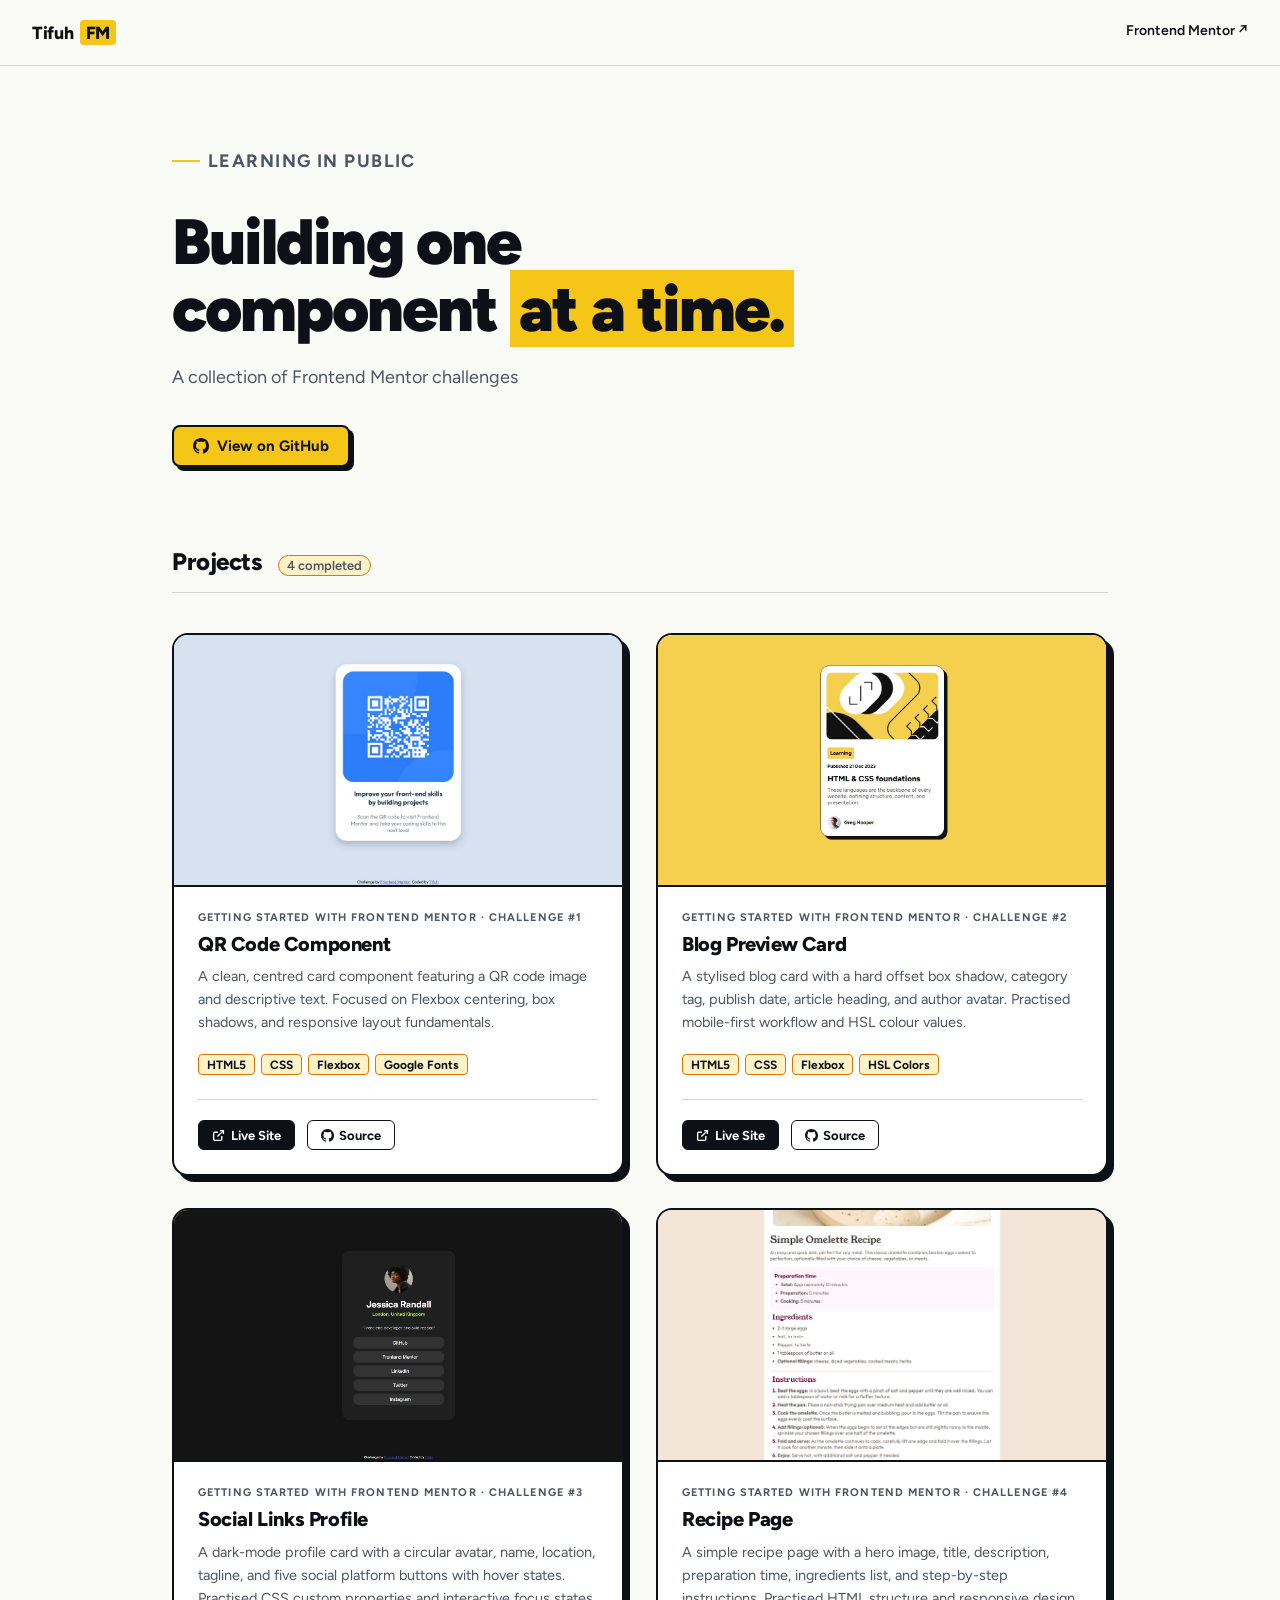
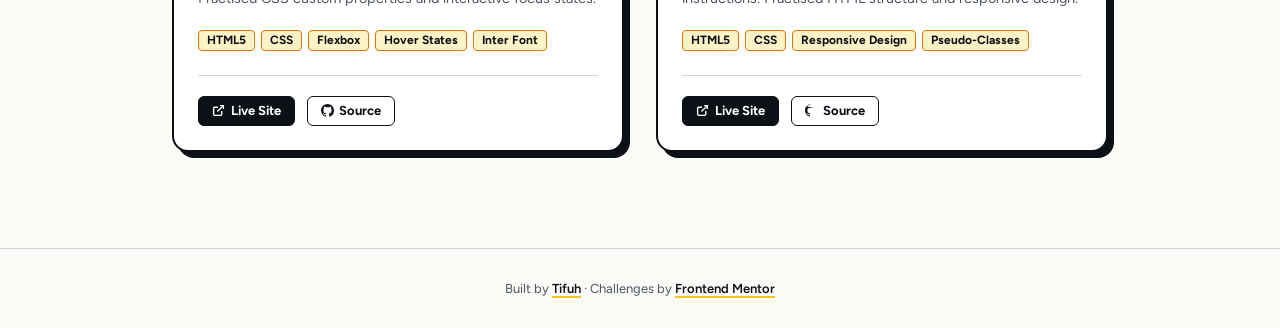
==== commit 9091550b: "fixed recipe image link" ====
--- a/index.html
+++ b/index.html
@@ -122,7 +122,7 @@
     <!-- Recipe Page -->
     <article class="card">
       <div class="card-thumbnail">
-        <img src="./recipe-page/solution.jpg"/>
+        <img src="./recipe-page/recipe-page-screenshot.png" alt="Recipe Page Screenshot"/>
       </div>
       <div class="card-body">
         <p class="card-level">Getting Started with Frontend Mentor · Challenge #4</p>
